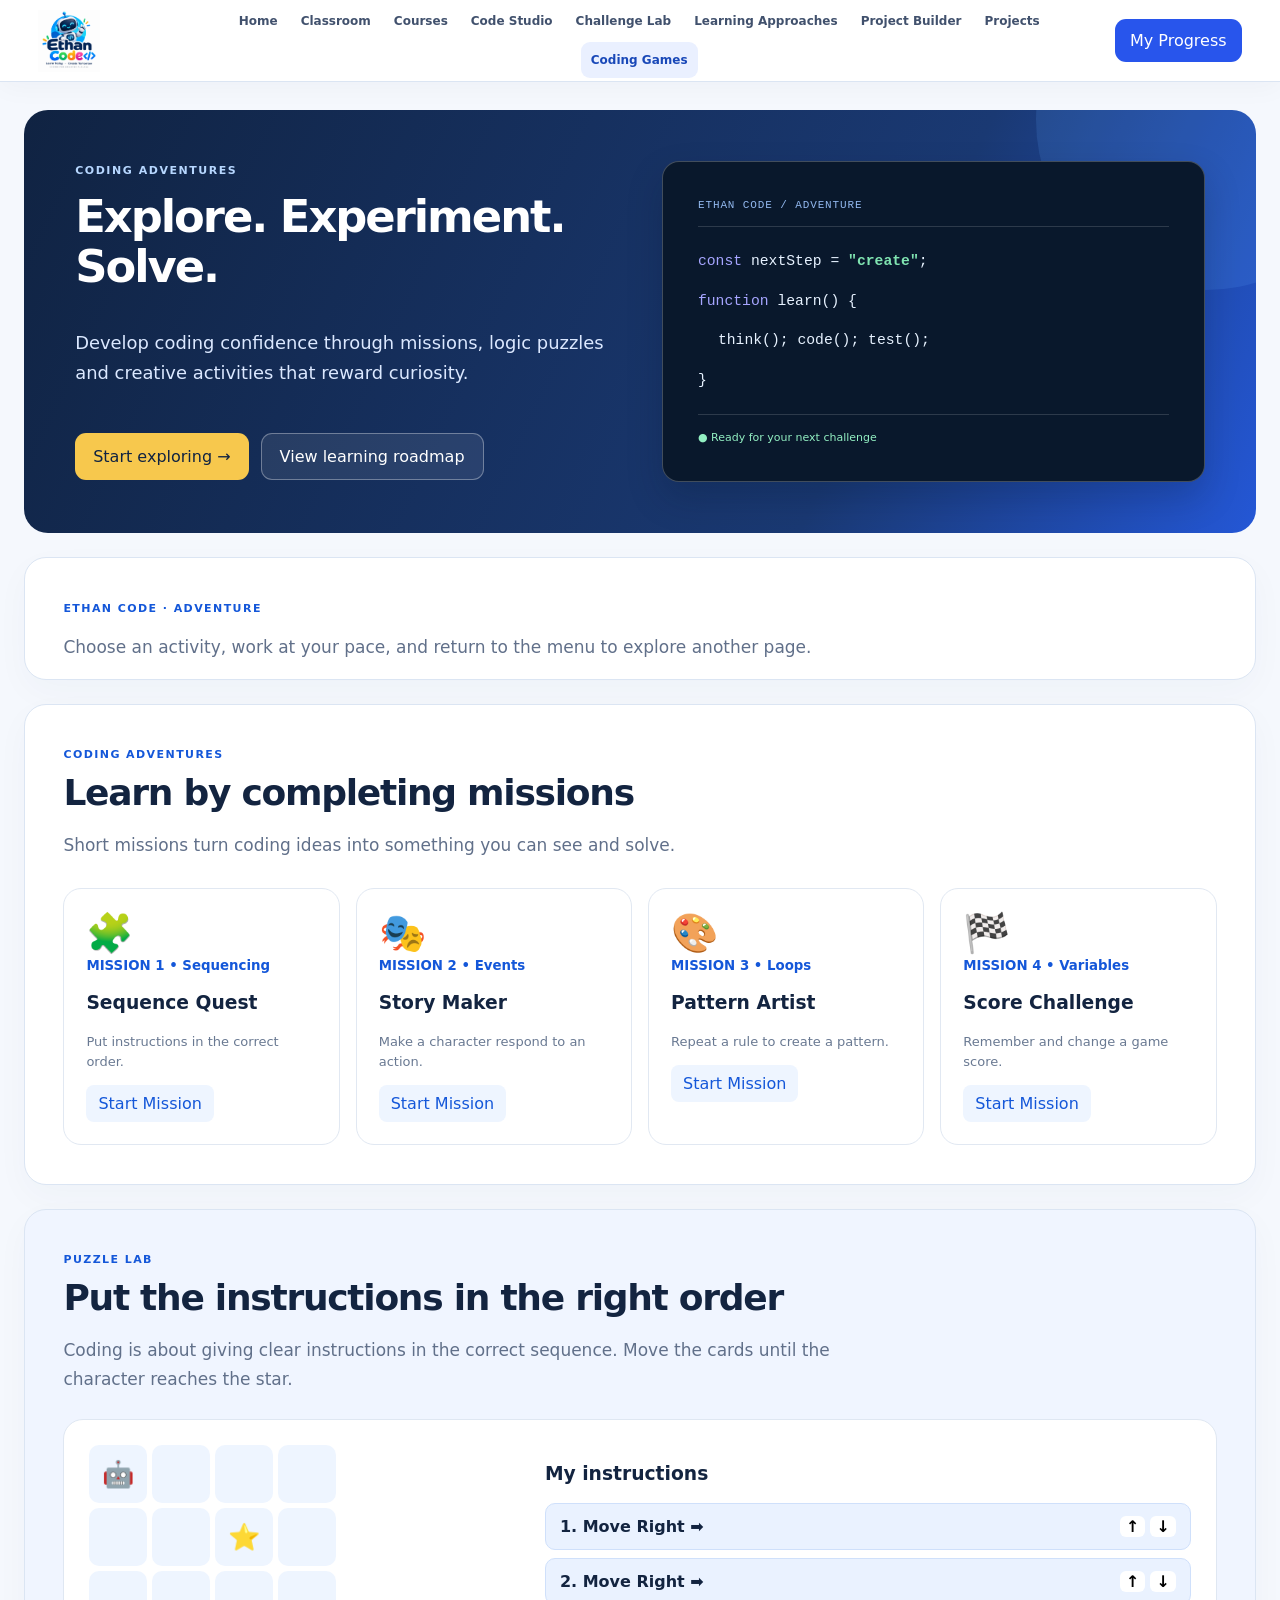
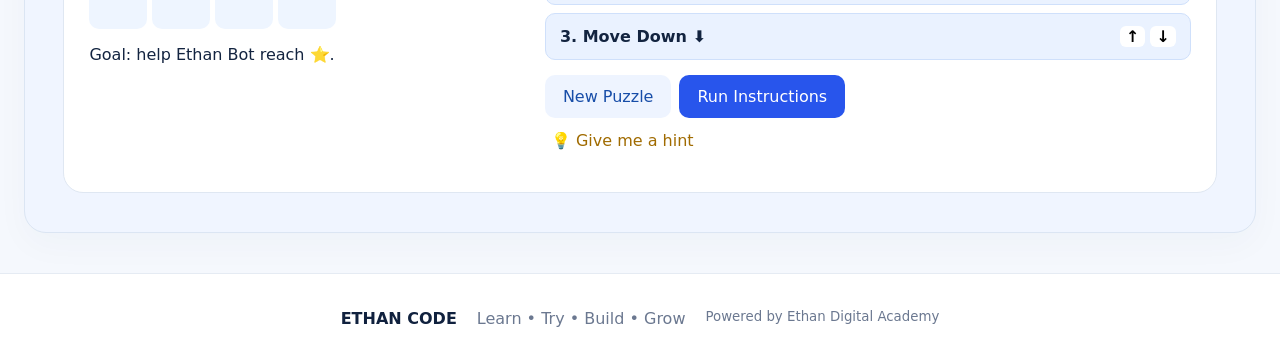
==== adventure.html @ d69e1c24 "Add files via upload" ====
<!doctype html>
<html lang="en">
<head>
<meta charset="utf-8"><meta name="viewport" content="width=device-width,initial-scale=1">
<title>Adventure | Ethan Code</title><meta name="description" content="Learn HTML, CSS and JavaScript with Ethan Code. Build real projects, solve progressive coding challenges and test your work in a live coding studio."><link rel="stylesheet" href="assets/style.css">
<style>main > :is(.hero,#pathfinder,#classroom,#courses,#lesson,#creative,#codeStudio,#challengeLab,#learningMethods,#projectBuilder,#projects){display:none!important} body{min-height:100vh} main{min-height:65vh} nav a[aria-current="page"]{color:#2563eb;text-decoration:underline;text-underline-offset:7px}</style><meta name="theme-color" content="#101c39"><link rel="icon" type="image/png" href="assets/ethan-code-logo.png"></head>
<body class="academy-page page-adventure">
<a class="skip-link" href="#mainContent">Skip to main content</a>
<header class="top">
 <a class="brand" href="index.html" aria-label="Ethan Code home"><img class="official-logo" src="assets/ethan-code-logo.png" alt="Ethan Code"></a>
 <button class="menubtn" id="menuBtn" type="button" aria-label="Open navigation" aria-controls="mainNav" aria-expanded="false">☰</button><nav id="mainNav" aria-label="Main navigation"><a href="index.html">Home</a><a href="classroom.html">Classroom</a><a href="courses.html">Courses</a><a href="studio.html">Code Studio</a><a href="challenges.html">Challenge Lab</a><a href="methods.html">Learning Approaches</a><a href="builder.html">Project Builder</a><a href="projects.html">Projects</a><a href="adventure.html" aria-current="page">Coding Games</a></nav>
 <button class="pill" id="progressBtn">My Progress</button>
</header>

<main id="mainContent">
<section class="page-intro" aria-labelledby="pageTitle"><div class="page-intro-copy"><span class="page-eyebrow">CODING ADVENTURES</span><h1 id="pageTitle">Explore. Experiment. Solve.</h1><p>Develop coding confidence through missions, logic puzzles and creative activities that reward curiosity.</p><div class="page-intro-actions"><a class="primary" href="#adventure">Start exploring →</a><a class="secondary" href="index.html">View learning roadmap</a></div></div><div class="page-intro-art" aria-hidden="true"><span class="art-top">ETHAN CODE / ADVENTURE</span><span class="art-line"><i>const</i> nextStep = <b>"create"</b>;</span><span class="art-line"><i>function</i> learn() {</span><span class="art-line art-indent">think(); code(); test();</span><span class="art-line">}</span><span class="art-status">● Ready for your next challenge</span></div></section>

<div class="section" style="padding-bottom:0"><span class="tag">ETHAN CODE · ADVENTURE</span><p class="lead">Choose an activity, work at your pace, and return to the menu to explore another page.</p></div>
<section class="hero"><div class="hero-glow" aria-hidden="true"></div>
 <div><span class="tag">ETHAN CODE · LEARN / THINK / BUILD</span><h1>Turn big ideas into <em>real working code.</em></h1>
 <p>You do not need to be a programmer already. Explore coding from your first webpage to interactive games, debugging and real-world problem solving. Learn the idea, write the code, test your work and tackle the next challenge.</p>
 <div class="heroactions"><button class="primary" id="startBtn">Start My First Lesson</button><button class="secondary" id="continueBtn">Continue Learning</button><a class="secondary" href="studio.html">Open Code Studio →</a><a class="secondary" href="courses.html">See My Courses</a></div>
 <div class="promise"><span>✓ Simple explanations</span><span>✓ Guided practice</span><span>✓ Quick quizzes</span><span>✓ Fun projects</span><span>✓ 12 auto-checked coding challenges</span></div></div>
 <div class="hero-card hero-terminal"><div class="terminal-top"><span class="terminal-dots">● ● ●</span><span>ethan-code / first-project.html</span></div><div class="terminal-code"><span class="code-purple">&lt;h1&gt;</span>Hello, creator!<span class="code-purple">&lt;/h1&gt;</span><br><span class="code-blue">&lt;button&gt;</span>Launch my idea 🚀<span class="code-blue">&lt;/button&gt;</span><br><span class="code-green">// think → code → test → improve</span></div><div class="terminal-preview"><span>LIVE PREVIEW</span><h3>Hello, creator! 👋</h3><p>Your next big idea starts here.</p><button class="primary" id="missionBtn">Build my first page →</button></div></div>
</section>


<section class="section pathfinder" id="pathfinder">
 <span class="tag">CHOOSE MY PATH</span><h2>Start at the level that feels right</h2>
 <p class="lead">Ethan Code can begin with pictures and simple instructions, then gradually move toward real written code.</p>
 <div class="pathcards">
  <button data-path="junior"><b>AGES 6–8</b><strong>Junior Explorer</strong><span>Pictures • sequences • patterns • simple puzzles</span></button>
  <button data-path="creator"><b>AGES 9–12</b><strong>Creative Coder</strong><span>Blocks • games • stories • web basics</span></button>
  <button data-path="young"><b>AGES 13+</b><strong>Young Developer</strong><span>Web • JavaScript • Python concepts • projects</span></button>
 </div>
 <p class="pathnote" id="pathNote">You can change your learning path anytime.</p>
</section><section class="section" id="classroom">
 <div class="heading"><div><span class="tag">MY CLASSROOM</span><h2>What would you like to learn?</h2><p>Start with the easy lessons. New ideas become available as you grow.</p></div></div>
 <div class="levels">
  <article><span class="levelno">1</span><div><b>STARTER</b><h3>Meet Coding</h3><p>Understand websites, instructions and simple HTML.</p></div></article>
  <article><span class="levelno">2</span><div><b>EXPLORER</b><h3>Make It Look Good</h3><p>Learn colours, spacing and page layouts with CSS.</p></div></article>
  <article><span class="levelno">3</span><div><b>BUILDER</b><h3>Make It Work</h3><p>Use JavaScript and Python ideas to make things happen.</p></div></article>
  <article><span class="levelno">4</span><div><b>CREATOR</b><h3>Build Real Projects</h3><p>Plan, create, test and proudly present your own work.</p></div></article>
 </div>
</section>

<section class="section soft" id="courses">
 <span class="tag">LEARNING PATH</span><h2>Your coding courses</h2><p class="lead">Course names are simple first. The real technical words are introduced inside the lessons when you are ready.</p>
 <div class="coursegrid" id="courseGrid"></div>
</section>

<section class="section lesson hidden" id="lesson">
 <button class="back" id="closeLesson">← Back to courses</button>
 <div class="lessonhead"><span class="tag" id="lessonCourse"></span><span class="lessoncount" id="lessonCount"></span><h2 id="lessonTitle"></h2><p id="lessonIntro"></p></div>
 <div class="lessonsteps">
  <article><span class="step">1</span><div><h3>What are we learning?</h3><p id="learnWhat"></p></div></article>
  <article><span class="step">2</span><div><h3>Simple meaning</h3><p id="simpleMeaning"></p></div></article>
  <article><span class="step">3</span><div><h3>Think about it like this</h3><div class="story" id="everydayExample"></div></div></article>
  <article><span class="step">4</span><div><h3>Let me show you</h3><div class="showme" id="showMe"></div></div></article>
  <article><span class="step">5</span><div><h3>Try it with me</h3><p id="tryWithMe"></p><button class="practicebtn" id="openPractice">Open Code Studio</button></div></article>
  <article><span class="step">6</span><div><h3>Your turn</h3><p id="yourTurn"></p></div></article>
 </div>
 <div class="helpbar"><b>Need help?</b><button id="explainAgain">Explain it another way</button><button id="showHint">Give me a hint</button><p id="helpText"></p></div><div class="quickcheck"><span class="tag">QUICK QUESTION</span><h3 id="checkQuestion"></h3><div id="checkOptions"></div><p id="checkFeedback"></p></div>
 <div class="lessonend"><div><b>⭐ What did we learn?</b><p id="lessonSummary"></p></div><button class="primary" id="completeLesson">I Understand — Finish Lesson</button></div>
</section>


<section class="section adventure" id="adventure">
 <span class="tag">CODING ADVENTURES</span><h2>Learn by completing missions</h2>
 <p class="lead">Short missions turn coding ideas into something you can see and solve.</p>
 <div class="missiongrid" id="missionGrid"></div>
</section>

<section class="section soft" id="puzzles">
 <span class="tag">PUZZLE LAB</span><h2>Put the instructions in the right order</h2>
 <p class="lead">Coding is about giving clear instructions in the correct sequence. Move the cards until the character reaches the star.</p>
 <div class="puzzlebox">
  <div class="puzzleworld"><div class="gridworld" id="gridWorld"></div><p id="puzzleMessage">Goal: help Ethan Bot reach ⭐.</p></div>
  <div class="blocks"><h3>My instructions</h3><div id="blockList"></div><div class="puzzleactions"><button class="secondary" id="shufflePuzzle">New Puzzle</button><button class="primary" id="runPuzzle">Run Instructions</button></div><button class="hint" id="hintPuzzle">💡 Give me a hint</button><p id="hintText"></p></div>
 </div>
</section>

<section class="section" id="creative">
 <span class="tag">CREATIVE PLAYGROUND</span><h2>Choose what you want to make</h2>
 <div class="interestgrid">
  <article data-interest="story"><div>📖</div><h3>Interactive Story</h3><p>Make characters speak and choices change what happens.</p><button>Choose Story</button></article>
  <article data-interest="game"><div>🎮</div><h3>Mini Game</h3><p>Use events, scores and rules to build a simple challenge.</p><button>Choose Game</button></article>
  <article data-interest="art"><div>🎨</div><h3>Code Art</h3><p>Use shapes, colours and patterns to make digital art.</p><button>Choose Art</button></article>
  <article data-interest="web"><div>🌐</div><h3>My Website</h3><p>Create a webpage about a safe topic you enjoy.</p><button>Choose Website</button></article>
 </div>
 <div class="choicebox" id="choiceBox">Choose a project above and Ethan Code will suggest your next steps.</div>
</section>
<section class="section studio-section" id="codeStudio">
 <div class="studio-heading"><div><span class="tag">ETHAN CODE · LIVE CODE STUDIO</span><h2>Write code. Run it. Show my page.</h2><p class="lead">Create a complete webpage using HTML, CSS and JavaScript. Select a language, edit the example, and run your code. Your page appears immediately beneath the editor.</p></div><span class="studio-status" id="studioStatus" role="status" aria-live="polite">Ready to build</span></div>
 <div class="studio-shell"><div class="studio-toolbar"><div class="studio-tabs" role="tablist" aria-label="Code language"><button type="button" class="studio-tab active" data-studio-tab="html" aria-selected="true">HTML</button><button type="button" class="studio-tab" data-studio-tab="css" aria-selected="false">CSS</button><button type="button" class="studio-tab" data-studio-tab="js" aria-selected="false">JavaScript</button></div><span>Changes are saved on this device</span></div>
 <div class="studio-editors"><label class="studio-panel active" data-studio-panel="html" for="studioHtml">HTML · Page structure<textarea id="studioHtml" spellcheck="false" autocapitalize="off" autocomplete="off" autocorrect="off" aria-label="HTML code editor"><main class="welcome"><h1>My Ethan Code Page 🚀</h1><p>I built this page with HTML, CSS and JavaScript.</p><button id="helloButton">Click me!</button><p id="message">Try the button above.</p></main></textarea></label><label class="studio-panel" data-studio-panel="css" for="studioCss">CSS · Page design<textarea id="studioCss" spellcheck="false" autocapitalize="off" autocomplete="off" autocorrect="off" aria-label="CSS code editor">body { font-family: system-ui, sans-serif; background: #eef5ff; color: #172b52; padding: 32px; } .welcome { max-width: 650px; margin: auto; padding: 30px; background: white; border-radius: 22px; box-shadow: 0 12px 36px #142b5220; } button { background: #245de8; color: white; border: 0; border-radius: 12px; padding: 12px 20px; cursor: pointer; }</textarea></label><label class="studio-panel" data-studio-panel="js" for="studioJs">JavaScript · Page interactions<textarea id="studioJs" spellcheck="false" autocapitalize="off" autocomplete="off" autocorrect="off" aria-label="JavaScript code editor">document.getElementById('helloButton').addEventListener('click', function () { document.getElementById('message').textContent = 'Amazing! Your JavaScript works 🎉'; });</textarea></label></div>
 <div class="studio-actions"><button type="button" class="primary" id="studioRun">▶ Run Code</button><button type="button" class="secondary" id="studioShow">Show My Page ↓</button><button type="button" class="secondary" id="studioDownload">⬇ Download My Page (.html)</button><button type="button" class="secondary" id="studioReset">Reset Example</button></div>
 <div class="studio-output" id="studioOutput"><div class="studio-output-top"><div><strong>Show My Page</strong><small>Your live result appears below. Click buttons in your page to test them.</small></div><button type="button" class="secondary" id="studioRefresh">↻ Refresh page</button></div><iframe id="studioFrame" title="My HTML CSS and JavaScript page" sandbox="allow-scripts allow-modals" referrerpolicy="no-referrer"></iframe></div></div>
 <p class="studio-note">This studio runs HTML, CSS and browser JavaScript. Java is a different language and requires a separate Java runtime; it cannot run in this webpage editor. Downloaded pages can be opened in your browser.</p>
</section>
<section class="section challenge-section" id="challengeLab"><div class="challenge-intro"><div><span class="tag">NEW · HANDS-ON CODING STUDIO</span><h2>Challenge Lab: think harder, build smarter.</h2><p class="lead">Twelve progressive coding tasks across HTML, CSS and JavaScript. Write real code, run a live preview, then check your solution against clear requirements. Unlock the next task as you progress—or explore any task at your own pace.</p></div><div class="challenge-stats"><strong id="challengeDone">0 / 12</strong><span>challenges completed on this device</span></div></div><div class="challenge-layout"><aside class="challenge-sidebar"><label for="challengeFilter">Find a challenge</label><input id="challengeFilter" type="search" placeholder="Search tasks, skills, levels…"><div class="challenge-list" id="challengeList"></div></aside><div class="challenge-workspace"><div class="challenge-header"><span class="tag" id="challengeLevel">LEVEL 1</span><span id="challengeSkill">HTML</span></div><h3 id="challengeTitle">Select a challenge</h3><p id="challengeDescription"></p><div class="challenge-requirements"><b>Acceptance criteria</b><ul id="challengeCriteria"></ul></div><details class="challenge-hint"><summary>Need a clue? Open a hint</summary><p id="challengeHint"></p></details><div class="challenge-editor-header"><b>YOUR CODE</b><span id="challengeLanguage">HTML</span></div><textarea id="challengeCode" spellcheck="false" aria-label="Challenge code editor"></textarea><div class="challenge-actions"><button class="secondary" id="challengeReset">Reset starter</button><button class="secondary" id="challengeRun">Run preview</button><button class="primary" id="challengeCheck">Check my solution ✓</button></div><div class="challenge-feedback" id="challengeFeedback" role="status" aria-live="polite">Write your solution, then run or check it.</div><iframe id="challengePreview" title="Challenge preview" sandbox="allow-scripts"></iframe></div></div></section>
<section class="section" id="learningMethods"><div class="methods-head"><span class="tag">ETHAN CODE · THINKING & LEARNING ACADEMY</span><h2>Learn how to code. Learn how to solve problems.</h2><p class="lead">Explore 12 guided learning modules with examples, practical tasks, self-check questions and a capstone project. Choose a module, study the worked example, attempt the challenge and explain your reasoning.</p><div class="methods-progress" id="methodsProgress" aria-live="polite">0 / 12 modules completed</div></div><div class="methods-layout"><aside class="methods-menu"><label for="methodsSearch">Find a learning module</label><input id="methodsSearch" type="search" placeholder="Search methods and skills"><div id="methodsList"></div></aside><article class="methods-lesson" id="methodsLesson"><span class="tag" id="methodsType">LEARNING METHOD</span><h3 id="methodsTitle">Choose a module</h3><p id="methodsIntro"></p><h4>How it works</h4><p id="methodsExplain"></p><h4>Worked example</h4><div id="methodsExample"></div><h4>Try it yourself</h4><p id="methodsTask"></p><label for="methodsAnswer"><strong>My explanation or solution</strong></label><textarea id="methodsAnswer" rows="5" placeholder="Write your plan, reasoning, code or solution here..."></textarea><div class="methods-actions"><button class="secondary" id="methodsHint" type="button">Show hint</button><button class="secondary" id="methodsExampleBtn" type="button">Load example in Code Studio</button><a class="secondary" href="studio.html">Open Code Studio ↗</a></div><p id="methodsHintText" hidden></p><fieldset class="methods-quiz"><legend id="methodsQuestion">Knowledge check</legend><div id="methodsOptions"></div></fieldset><p id="methodsFeedback" role="status" aria-live="polite"></p><button class="primary" id="methodsComplete" type="button" disabled>Complete module ✓</button><button class="secondary" id="methodsNext" type="button">Next module →</button></article></div></section>
<section class="section" id="projectBuilder"><span class="tag">ETHAN CODE · PROJECT BUILDER</span><h2>From first idea to published website</h2><p class="lead">Create a project, save versions, test your page, download all three source files, and publish your finished work.</p><div class="builder-grid"><div class="builder-panel"><label for="projectName">Project name</label><input id="projectName" maxlength="70" placeholder="My science club website"><label for="projectDescription">What will your project do?</label><textarea id="projectDescription" rows="3" placeholder="Describe your goal and who will use it"></textarea><div class="builder-buttons"><button id="projectSave" class="primary" type="button">Save project version</button><button id="projectNew" class="secondary" type="button">New project</button><button id="projectZip" class="secondary" type="button">Download complete project ZIP</button></div><p id="projectMessage" role="status" aria-live="polite"></p><h3>My saved projects</h3><div id="projectList"></div></div><div class="builder-panel"><h3>My publishing journey</h3><p>Complete each stage and record your progress. Publish only work you are comfortable sharing publicly.</p><div id="publishSteps"></div></div></div></section>
<section class="section soft" id="projects">
 <span class="tag">MY PROJECTS</span><h2>Make something you can be proud of</h2><div class="projectgrid">
 <article><div>🌟</div><h3>All About Me Page</h3><p>Create a friendly webpage about an imaginary character, hobby or school club.</p><span>Starter Project</span></article>
 <article><div>🎨</div><h3>Colourful Learning Card</h3><p>Use CSS to turn plain information into a neat learning card.</p><span>Explorer Project</span></article>
 <article><div>🔢</div><h3>Study Counter</h3><p>Make buttons change a number and learn how a webpage can react.</p><span>Builder Project</span></article>
 <article><div>🏆</div><h3>My Big Project</h3><p>Choose a useful idea, plan it, build it in small steps, test it and explain what you learned.</p><span>Creator Project</span></article>
 </div>
</section>
</main>

<div class="modal hidden" id="progressModal"><div class="modalbox"><button class="x" id="closeProgress">×</button><span class="tag">MY PROGRESS</span><h2>Look how far you have come!</h2><div class="stars" id="starCount">⭐ 0 learning stars</div><div class="progressline"><i id="progressBar"></i></div><p id="progressText"></p><div id="badges" class="badges"></div><div class="progressactions"><button class="secondary" id="continueProgress">Continue Learning</button><button class="danger-lite" id="resetProgress">Reset My Progress</button></div></div></div>
<footer><b>ETHAN CODE</b><span>Learn • Try • Build • Grow</span><small>Powered by Ethan Digital Academy</small></footer>
<script src="assets/project-builder.js" defer></script><script src="assets/methods.js" defer></script><script src="assets/app.js"></script><script src="assets/studio.js"></script><script src="assets/challenges.js"></script><script>window.ETHAN_PAGE=location.pathname.split('/').pop()||'index.html';document.addEventListener('click',function(e){const t=e.target.closest('#startBtn,#continueBtn,#missionBtn,#openPractice,#methodsExampleBtn,#methodsNext,#continueProgress');if(!t)return;const target={'startBtn':'courses.html?start=1','continueBtn':'courses.html?continue=1','missionBtn':'studio.html','openPractice':'studio.html','methodsExampleBtn':'studio.html','continueProgress':'courses.html?continue=1'}[t.id];if(target&&((t.id!=='openPractice'&&t.id!=='methodsExampleBtn')||window.ETHAN_PAGE!=='studio.html')){if(t.id==='methodsExampleBtn'){const ids=['studioHtml','studioCss','studioJs'];const draft=ids.map(id=>document.getElementById(id)?.value||'');localStorage.setItem('ethan-studio-transfer',JSON.stringify(draft));}e.stopImmediatePropagation();e.preventDefault();location.href=target;}},true);</script><script>document.querySelectorAll("#mainNav a").forEach(a=>{if(a.getAttribute("href")==="adventure.html")a.setAttribute("aria-current","page")});</script></body></html>
---- assets/style.css ----
*{box-sizing:border-box}html{scroll-behavior:smooth}body{margin:0;font-family:Inter,Segoe UI,Arial,sans-serif;color:#15233d;background:#fff}button,a{font:inherit}.top{height:74px;display:flex;align-items:center;gap:25px;padding:0 5%;border-bottom:1px solid #e5ebf4;position:sticky;top:0;background:#fff;z-index:20}.brand{display:flex;align-items:center;gap:10px;text-decoration:none;color:#10213e}.brand small{display:block;font-size:9px;color:#71809a}.logo{display:grid;place-items:center;width:42px;height:42px;border-radius:13px;background:#1457d9;color:#fff;font-weight:900}.top nav{display:flex;gap:24px;margin-left:auto}.top nav a{text-decoration:none;color:#53627a;font-weight:700;font-size:13px}.pill,.primary,.secondary,.practicebtn{border:0;border-radius:10px;padding:12px 18px;font-weight:800;cursor:pointer}.pill,.primary{background:#1457d9;color:#fff}.secondary{background:#eef4ff;color:#174da8;text-decoration:none}.hero{min-height:570px;padding:70px 7%;display:grid;grid-template-columns:1.25fr .75fr;gap:55px;align-items:center;background:linear-gradient(135deg,#f7fbff,#eef5ff)}.tag{font-size:11px;font-weight:900;letter-spacing:.13em;color:#1457d9}.hero h1{font-size:54px;line-height:1.04;max-width:760px;margin:14px 0 20px;color:#10213e}.hero p,.lead{font-size:17px;line-height:1.7;color:#61708a;max-width:780px}.heroactions{display:flex;gap:10px;margin:28px 0}.promise{display:flex;gap:18px;flex-wrap:wrap;color:#426081;font-size:12px;font-weight:800}.hero-card{background:#fff;border:1px solid #dfe8f5;border-radius:24px;padding:34px;text-align:center;box-shadow:0 25px 70px #193b6b18}.bigicon{font-size:74px;margin:18px}.bubble{background:#eaf2ff;color:#1457d9;border-radius:30px;padding:8px 12px;font-size:10px;font-weight:900}.section{padding:70px 7%}.soft{background:#f7f9fc}.heading{display:flex;justify-content:space-between}.section h2{font-size:36px;margin:10px 0}.levels,.coursegrid,.projectgrid{display:grid;grid-template-columns:repeat(4,1fr);gap:16px;margin-top:30px}.levels article,.coursegrid article,.projectgrid article{border:1px solid #e1e8f2;border-radius:18px;padding:22px;background:#fff}.levels article{display:flex;gap:15px}.levelno{display:grid;place-items:center;min-width:42px;height:42px;border-radius:50%;background:#1457d9;color:#fff;font-weight:900}.levels b,.coursegrid b{font-size:10px;color:#1457d9}.levels h3,.coursegrid h3{margin:6px 0}.levels p,.coursegrid p,.projectgrid p{color:#687891;font-size:13px;line-height:1.6}.coursegrid article{cursor:pointer;transition:.18s}.coursegrid article:hover{transform:translateY(-3px);box-shadow:0 15px 35px #1b3f7415}.courseicon{font-size:34px}.coursegrid .go{display:inline-block;margin-top:8px;color:#1457d9;font-weight:900;font-size:12px}.hidden{display:none!important}.lesson{max-width:1100px;margin:auto}.back{border:0;background:none;color:#1457d9;font-weight:800;cursor:pointer;margin-bottom:25px}.lessonhead{padding:30px;border-radius:20px;background:#eef5ff}.lessonhead h2{margin-bottom:8px}.lessonsteps{margin-top:25px}.lessonsteps article{display:flex;gap:18px;padding:24px 0;border-bottom:1px solid #e7edf5}.step{display:grid;place-items:center;min-width:38px;height:38px;border-radius:50%;background:#1457d9;color:#fff;font-weight:900}.lessonsteps h3{margin:5px 0 10px}.lessonsteps p,.story,.showme{color:#53647e;line-height:1.75}.story{background:#fff8e8;border-left:4px solid #f3b72b;padding:18px;border-radius:10px}.showme{background:#10213e;color:#eef5ff;padding:18px;border-radius:12px;font-family:ui-monospace,Consolas,monospace;white-space:pre-wrap}.practicebtn{background:#e9f2ff;color:#1457d9;margin-top:8px}.quickcheck{margin:30px 0;padding:26px;border-radius:18px;background:#f7f9fc;border:1px solid #e1e8f2}.quickcheck button{display:block;width:100%;text-align:left;padding:12px;margin:8px 0;border:1px solid #dce5f1;background:#fff;border-radius:10px;cursor:pointer}.lessonend{display:flex;justify-content:space-between;gap:20px;align-items:center;background:#eaf8f0;padding:24px;border-radius:18px}.practicebox{max-width:1200px;border:1px solid #dfe7f2;border-radius:18px;overflow:hidden;background:#fff}.practicehelp{padding:18px 22px;background:#eef5ff}.practicehelp p{margin:5px 0;color:#64758f}.editors{display:grid;grid-template-columns:repeat(3,1fr)}.editors label{font-size:11px;font-weight:900;padding:12px;border-right:1px solid #e5ebf3}.editors textarea{display:block;width:100%;height:190px;margin-top:8px;border:1px solid #dce4ef;border-radius:8px;padding:12px;font-family:Consolas,monospace;resize:vertical}.practiceactions{display:flex;justify-content:flex-end;gap:8px;padding:14px 18px;border-top:1px solid #e5ebf3}iframe{width:100%;height:280px;border:0;border-top:1px solid #e5ebf3;background:#fff}.projectgrid article>div{font-size:38px}.projectgrid span{font-size:10px;font-weight:900;color:#1457d9}.modal{position:fixed;inset:0;background:#0c1838aa;z-index:50;display:grid;place-items:center;padding:20px}.modalbox{width:min(520px,100%);background:#fff;border-radius:20px;padding:30px;position:relative}.x{position:absolute;right:18px;top:14px;border:0;background:none;font-size:24px;cursor:pointer}.progressline{height:12px;background:#e7edf5;border-radius:20px;overflow:hidden;margin:22px 0}.progressline i{display:block;height:100%;width:0;background:#1457d9}.badges{display:flex;gap:8px;flex-wrap:wrap}.badges span{padding:9px 12px;border-radius:30px;background:#eef5ff;font-size:11px;font-weight:800}footer{padding:35px 7%;display:flex;gap:20px;justify-content:center;color:#6b7890;border-top:1px solid #e5ebf3}footer b{color:#10213e}@media(max-width:950px){.hero{grid-template-columns:1fr}.levels,.coursegrid,.projectgrid{grid-template-columns:1fr 1fr}.top nav{display:none}.editors{grid-template-columns:1fr}.editors label{border-right:0;border-bottom:1px solid #e5ebf3}}@media(max-width:600px){.hero{padding:50px 5%}.hero h1{font-size:39px}.section{padding:55px 5%}.levels,.coursegrid,.projectgrid{grid-template-columns:1fr}.lessonend{align-items:flex-start;flex-direction:column}.top{padding:0 4%}.brand small{display:none}}
.pathcards,.missiongrid,.interestgrid{display:grid;grid-template-columns:repeat(3,1fr);gap:16px;margin-top:28px}.pathcards button{text-align:left;border:2px solid #e1e8f2;background:#fff;border-radius:18px;padding:22px;cursor:pointer}.pathcards button.active{border-color:#1457d9;background:#eef5ff}.pathcards b{display:block;font-size:10px;color:#1457d9}.pathcards strong{display:block;font-size:19px;margin:8px 0}.pathcards span,.pathnote{color:#697992;font-size:13px}.missiongrid{grid-template-columns:repeat(4,1fr)}.missiongrid article{border:1px solid #e1e8f2;border-radius:18px;padding:22px;background:#fff}.missiongrid .mi{font-size:38px}.missiongrid small{color:#1457d9;font-weight:900}.missiongrid p{color:#697992;font-size:13px;line-height:1.55}.missiongrid button,.interestgrid button{border:0;background:#eef5ff;color:#1457d9;padding:9px 12px;border-radius:8px;font-weight:800;cursor:pointer}.puzzlebox{display:grid;grid-template-columns:.8fr 1.2fr;gap:25px;background:#fff;border:1px solid #dfe7f2;border-radius:20px;padding:25px;margin-top:25px}.gridworld{display:grid;grid-template-columns:repeat(4,58px);gap:5px}.cell{width:58px;height:58px;background:#eef5ff;border-radius:10px;display:grid;place-items:center;font-size:26px}.block{display:flex;align-items:center;justify-content:space-between;background:#eaf2ff;border:1px solid #cfe0fb;padding:12px 14px;border-radius:10px;margin:8px 0;font-weight:800}.block div button{border:0;background:#fff;border-radius:6px;margin-left:5px;cursor:pointer}.puzzleactions{display:flex;gap:8px;margin-top:15px}.hint{border:0;background:none;color:#a06b00;font-weight:800;margin-top:12px;cursor:pointer}.interestgrid{grid-template-columns:repeat(4,1fr)}.interestgrid article{border:1px solid #e1e8f2;border-radius:18px;padding:22px}.interestgrid article>div{font-size:38px}.interestgrid p{color:#697992;min-height:60px}.choicebox{margin-top:18px;padding:18px;border-radius:14px;background:#eef8f1;color:#355d43}.helpbar{margin:24px 0;padding:18px;background:#fff8e8;border-radius:14px}.helpbar button{border:0;background:#fff;color:#805b00;border-radius:8px;padding:9px 12px;margin:6px;cursor:pointer;font-weight:800}.helpbar p{color:#665a3c}.stars{font-weight:900;color:#9b6c00;margin-top:18px}@media(max-width:900px){.pathcards,.missiongrid,.interestgrid{grid-template-columns:1fr 1fr}.puzzlebox{grid-template-columns:1fr}}@media(max-width:600px){.pathcards,.missiongrid,.interestgrid{grid-template-columns:1fr}.gridworld{grid-template-columns:repeat(4,48px)}.cell{width:48px;height:48px}}

.official-logo{display:block;width:112px;height:58px;object-fit:contain;object-position:left center}.top .brand{min-width:125px}@media(max-width:600px){.official-logo{width:92px;height:52px}.top .brand{min-width:98px}}

.menubtn{display:none;border:0;background:#eef4ff;color:#1457d9;border-radius:9px;padding:9px 11px;font-weight:900;cursor:pointer}
@media(max-width:950px){.menubtn{display:block;margin-left:auto}.top nav.open{display:flex;position:absolute;top:73px;left:0;right:0;background:#fff;padding:18px 5%;flex-direction:column;border-bottom:1px solid #e5ebf4;box-shadow:0 12px 25px #18365c12}.top .pill{margin-left:0}}

/* v7.3 production robustness */
.continuebox{display:flex;gap:12px;align-items:center;justify-content:center;flex-wrap:wrap;margin-top:18px}.continuebox .secondary{background:#fff}.coursegrid article.completed{outline:2px solid rgba(22,163,74,.22)}.coursegrid article.completed .go:before{content:'✓ ';font-weight:900}.quickcheck button.selected{outline:3px solid rgba(37,99,235,.25)}.missiongrid article.completed{box-shadow:0 0 0 2px rgba(22,163,74,.25) inset}.choicebox .launch-template{margin-top:12px}.danger-lite{border:1px solid #d9dee8;background:#fff;border-radius:12px;padding:10px 14px;font-weight:700;cursor:pointer}.progressactions{display:flex;gap:10px;justify-content:flex-end;flex-wrap:wrap;margin-top:16px}

/* Ethan Code v8 professional academy */
:root{--navy:#101c39;--blue:#2855ec;--cyan:#29c7e5;--muted:#63718b}body{background:#f9fbff}.top{box-shadow:0 5px 28px #10213e09}.top nav a:hover,.top nav a:focus-visible{color:#2855ec}.primary,.pill{background:#2855ec}.hero{position:relative;overflow:hidden;background:radial-gradient(circle at 85% 15%,#d9efff 0,transparent 35%),linear-gradient(130deg,#f6f9ff,#eaf2ff);min-height:660px;gap:35px}.hero>div:not(.hero-glow){position:relative;z-index:1}.hero-glow{position:absolute;right:-140px;top:-220px;width:520px;height:520px;background:#89aaff36;border-radius:50%;filter:blur(18px)}.hero h1{font-size:clamp(42px,5vw,70px);letter-spacing:-.055em;line-height:1.03}.hero h1 em{font-style:normal;color:#2855ec}.hero .tag{background:#e4ebff;padding:10px 14px;border-radius:99px;display:inline-block}.hero-terminal{text-align:left;padding:0;overflow:hidden;border:1px solid #cad9f3;box-shadow:0 35px 85px #1c37602b}.terminal-top{background:#142240;color:#a9c0e7;padding:16px 20px;display:flex;justify-content:space-between;font:12px ui-monospace,Consolas,monospace}.terminal-dots{color:#ffad6e;letter-spacing:4px}.terminal-code{background:#101b33;color:#f7fbff;padding:26px 24px;font:clamp(12px,1.5vw,16px)/2 ui-monospace,Consolas,monospace;min-height:180px}.code-purple{color:#e2aaff}.code-blue{color:#80d7ff}.code-green{color:#80e2ac}.terminal-preview{padding:25px 28px;background:#fff}.terminal-preview>span{font-size:10px;letter-spacing:.15em;font-weight:900;color:#7485a0}.terminal-preview h3{font-size:26px;margin:12px 0 5px}.terminal-preview p{font-size:14px;margin:0 0 17px}.challenge-section{background:#f0f5ff}.challenge-intro{display:flex;align-items:center;justify-content:space-between;gap:25px}.challenge-stats{min-width:180px;background:#fff;border:1px solid #dce5f6;padding:20px;border-radius:18px}.challenge-stats strong{display:block;font-size:29px;color:#2855ec}.challenge-stats span{font-size:12px;color:#66748e}.challenge-layout{display:grid;grid-template-columns:minmax(230px,.32fr) minmax(0,1fr);gap:20px;margin-top:30px;align-items:start}.challenge-sidebar,.challenge-workspace{background:#fff;border:1px solid #dce5f6;border-radius:20px;padding:22px;box-shadow:0 12px 35px #1d376009}.challenge-sidebar{position:sticky;top:92px;max-height:calc(100vh - 105px);overflow:auto}.challenge-sidebar label{display:block;font-size:12px;font-weight:900;margin-bottom:9px}.challenge-sidebar input{width:100%;padding:12px;border:1px solid #cdd9ed;border-radius:10px;margin-bottom:12px}.challenge-list{display:grid;gap:7px}.challenge-item{display:block;width:100%;border:1px solid #e1e8f5;border-radius:12px;background:#fff;text-align:left;padding:13px;cursor:pointer}.challenge-item.active{background:#eef3ff;border-color:#2855ec}.challenge-item small{display:block;color:#64748b;font-size:10px;margin-bottom:5px}.challenge-item strong{font-size:13px;color:#162440}.challenge-item .done{float:right;color:#16844c}.challenge-header{display:flex;justify-content:space-between;gap:10px}.challenge-workspace h3{font-size:28px;margin:12px 0}.challenge-workspace>p{line-height:1.7;color:#596b85}.challenge-requirements{background:#f4f7ff;border-radius:12px;padding:17px;margin:20px 0}.challenge-requirements ul{margin-bottom:0;padding-left:21px;line-height:1.8;color:#41526f}.challenge-hint{margin:12px 0 20px;color:#36548c}.challenge-hint summary{cursor:pointer;font-weight:800}.challenge-editor-header{display:flex;justify-content:space-between;background:#142240;color:#eaf0ff;padding:12px 15px;border-radius:12px 12px 0 0;font-size:12px}#challengeCode{width:100%;min-height:245px;padding:18px;display:block;background:#101b33;color:#e7f4ff;border:0;border-radius:0 0 12px 12px;font:14px/1.65 ui-monospace,Consolas,monospace;resize:vertical;tab-size:2}.challenge-actions{display:flex;flex-wrap:wrap;gap:10px;margin:15px 0}.challenge-feedback{background:#eef4ff;color:#244879;border-radius:10px;padding:14px;line-height:1.6;white-space:pre-line}.challenge-feedback.success{background:#e8f8ee;color:#145c34}.challenge-feedback.error{background:#fff2e9;color:#88420b}#challengePreview{margin-top:16px;border:1px solid #e1e8f5;border-radius:12px;min-height:210px}@media(max-width:950px){.challenge-layout{grid-template-columns:1fr}.challenge-sidebar{position:static;max-height:none}.challenge-list{grid-template-columns:repeat(2,minmax(0,1fr))}}@media(max-width:600px){.hero{min-height:auto}.heroactions{flex-wrap:wrap}.challenge-intro{display:block}.challenge-stats{margin-top:15px}.challenge-list{grid-template-columns:1fr}.challenge-sidebar,.challenge-workspace{padding:15px}.challenge-workspace h3{font-size:23px}.challenge-actions button{flex:1}}

/* Standalone live coding studio */
.studio-section{background:linear-gradient(145deg,#f0f6ff,#fff 65%);border-radius:26px}.studio-heading{display:flex;align-items:center;justify-content:space-between;gap:20px;flex-wrap:wrap}.studio-status{border-radius:99px;background:#e1f7e9;color:#12653c;padding:9px 14px;font-weight:700}.studio-shell{border:1px solid #dce5f4;border-radius:20px;overflow:hidden;background:#fff;box-shadow:0 18px 45px #182f5914}.studio-toolbar{background:#14264b;color:#eaf1ff;display:flex;justify-content:space-between;align-items:center;gap:10px;flex-wrap:wrap;padding:10px 14px}.studio-toolbar>span{font-size:12px}.studio-tabs{display:flex;gap:7px}.studio-tab{border:1px solid #53668b;border-radius:10px;padding:10px 16px;color:#eaf1ff;background:transparent;cursor:pointer;font-weight:750}.studio-tab.active{background:#fff;color:#14264b}.studio-editors{background:#111d34;padding:14px}.studio-panel{display:none;color:#eaf1ff;font-weight:700}.studio-panel.active{display:block}.studio-panel textarea{display:block;box-sizing:border-box;width:100%;min-height:310px;resize:vertical;margin-top:10px;border:1px solid #516483;border-radius:12px;background:#091426;color:#d8f7e8;font:14px/1.6 ui-monospace,SFMono-Regular,Consolas,monospace;padding:18px;tab-size:2}.studio-actions{display:flex;gap:10px;flex-wrap:wrap;padding:16px;border-bottom:1px solid #e4eaf3}.studio-actions button{cursor:pointer}.studio-output{padding:16px;scroll-margin-top:85px}.studio-output-top{display:flex;justify-content:space-between;align-items:center;gap:12px;flex-wrap:wrap;margin-bottom:12px}.studio-output-top strong,.studio-output-top small{display:block}.studio-output-top small{color:#586b86;margin-top:5px}.studio-output iframe{display:block;box-sizing:border-box;width:100%;min-height:440px;border:1px solid #d5e0ed;border-radius:12px;background:#fff}.studio-note{font-size:13px;color:#52627d;margin-top:12px}@media(max-width:650px){.studio-tab{padding:9px}.studio-panel textarea{min-height:260px}.studio-output iframe{min-height:360px}}

/* Ethan Code learning approaches */
.methods-head{max-width:900px;margin-bottom:24px}.methods-progress{display:inline-block;background:#e9f7ef;color:#12673a;border-radius:100px;padding:9px 16px;font-weight:800;margin-top:14px}.methods-layout{display:grid;grid-template-columns:minmax(220px,290px) minmax(0,1fr);gap:22px;align-items:start}.methods-menu,.methods-lesson{background:white;border:1px solid #dce5f4;border-radius:20px;padding:22px;box-shadow:0 12px 35px #102b5210}.methods-menu{max-height:720px;overflow:auto}.methods-menu input{width:100%;padding:12px;border:1px solid #cbd5e1;border-radius:10px;margin:12px 0}.method-choice{display:block;width:100%;text-align:left;margin:6px 0;padding:12px;border:1px solid #dce5f4;border-radius:10px;background:#f6f9ff;color:#193b69;cursor:pointer}.method-choice.selected{background:#183e86;color:white}.methods-lesson h3{font-size:clamp(1.5rem,3vw,2.2rem);margin:12px 0}.methods-lesson h4{margin:22px 0 8px}.methods-lesson textarea{display:block;width:100%;min-height:120px;border:1px solid #b9c9e2;border-radius:12px;padding:14px;margin:12px 0;color:#172b52;background:#fff}.methods-actions{display:flex;flex-wrap:wrap;gap:10px;margin:14px 0}.methods-quiz{border:1px solid #cbd5e1;border-radius:12px;padding:16px;margin:20px 0}.method-option{display:block;padding:9px;margin:5px 0;border-radius:8px;background:#f5f8fd;cursor:pointer}#methodsFeedback{min-height:24px;font-weight:700;color:#155e43}#methodsExample{border-left:4px solid #2563eb;padding:12px;background:#f3f7ff;border-radius:8px}#methodsHintText{padding:12px;background:#fff8e4;border-radius:8px}@media(max-width:780px){.methods-layout{grid-template-columns:1fr}.methods-menu{max-height:290px}.methods-menu,.methods-lesson{padding:16px}}

/* Project Builder */
.builder-grid{display:grid;grid-template-columns:1fr 1fr;gap:22px;margin-top:22px}.builder-panel{background:#fff;border:1px solid #d9e4f4;border-radius:20px;padding:22px;min-width:0}.builder-panel label{display:block;font-weight:700;margin:14px 0 7px}.builder-panel input,.builder-panel textarea{width:100%;box-sizing:border-box;border:1px solid #b8c9e2;border-radius:10px;padding:12px;font:inherit}.builder-buttons{display:flex;flex-wrap:wrap;gap:8px;margin-top:15px}.builder-buttons button{min-height:42px}.saved-project{padding:12px;border:1px solid #d9e4f4;border-radius:12px;margin:10px 0}.saved-project button{margin:5px 6px 0 0}.publish-step{display:block;margin:10px 0;padding:12px;border:1px solid #d9e4f4;border-radius:12px}.publish-step input{width:auto;margin-right:8px}.builder-panel ol li{margin:10px 0;line-height:1.5}@media(max-width:780px){.builder-grid{grid-template-columns:1fr}}

/* Ethan Code v8.6: unified international academy design */
:root{--ink:#132440;--brand:#2457d6;--line:#dbe5f3;--surface:#fff;--canvas:#f5f8fd}html{scroll-padding-top:104px}body.academy-page{color:var(--ink);background:var(--canvas);font-family:Inter,ui-sans-serif,system-ui,-apple-system,"Segoe UI",sans-serif;-webkit-font-smoothing:antialiased}body.academy-page *,body.academy-page *::before,body.academy-page *::after{box-sizing:border-box}body.academy-page a,body.academy-page button,body.academy-page input,body.academy-page textarea{font:inherit}body.academy-page button,body.academy-page a{touch-action:manipulation}body.academy-page :focus-visible{outline:3px solid #f6ae35;outline-offset:3px}.skip-link{position:absolute;left:12px;top:-70px;background:#fff;color:#10213e;padding:12px 18px;z-index:1000;border-radius:9px}.skip-link:focus{top:10px}.top{position:sticky;top:0;z-index:40;background:#fff;border-bottom:1px solid var(--line);padding:9px clamp(18px,3vw,48px);gap:16px;min-height:82px}.top .brand{flex-shrink:0}.top .official-logo{width:116px;height:62px;object-fit:contain}.top nav{gap:3px;align-items:center;flex-wrap:wrap;justify-content:center}.top nav a{font-size:12px;line-height:1.2;padding:11px 10px;border-radius:9px;font-weight:750;color:#41516d;text-decoration:none;white-space:nowrap}.top nav a:hover,.top nav a[aria-current="page"]{background:#eaf0ff;color:#1948b8;text-decoration:none}.top .pill{white-space:nowrap;border-radius:11px;padding:12px 15px}.page-intro{display:grid;grid-template-columns:minmax(0,1.1fr) minmax(260px,.9fr);gap:clamp(24px,4vw,70px);align-items:center;margin:30px auto 0;width:min(1390px,94%);padding:clamp(30px,5vw,68px);border-radius:27px;background:linear-gradient(115deg,#102342,#1a3973 68%,#2457d6);color:#fff;overflow:hidden;position:relative;isolation:isolate}.page-intro::after{content:"";position:absolute;width:340px;height:340px;border-radius:50%;background:#60a5fa26;right:-120px;top:-160px;z-index:-1}.page-eyebrow{display:inline-flex;font-size:11px;font-weight:850;letter-spacing:.14em;color:#b7d7ff}.page-intro h1{font-size:clamp(30px,3.8vw,57px);letter-spacing:-.045em;line-height:1.12;margin:15px 0 18px;color:#fff;max-width:740px}.page-intro p{font-size:clamp(15px,1.4vw,18px);line-height:1.7;color:#dbe8ff;max-width:690px}.page-intro-actions{display:flex;flex-wrap:wrap;gap:12px;margin-top:26px}.page-intro-actions a{display:inline-flex;align-items:center;justify-content:center;padding:13px 18px;border-radius:11px;text-decoration:none;font-size:14px;font-weight:800}.page-intro-actions .primary{background:#f7c84d;color:#102342}.page-intro-actions .secondary{background:#ffffff15;color:#fff;border:1px solid #ffffff55}.page-intro-art{display:flex;flex-direction:column;gap:13px;background:#09182c;border:1px solid #ffffff3a;border-radius:18px;box-shadow:0 22px 45px #06132d60;padding:25px;min-width:0;transform:rotate(1deg)}.art-top{font:11px ui-monospace,monospace;letter-spacing:.08em;color:#92b8ef;border-bottom:1px solid #ffffff25;padding-bottom:13px;margin-bottom:8px}.art-line{font:clamp(12px,1.15vw,15px)/1.5 ui-monospace,SFMono-Regular,Consolas,monospace;color:#e7f2ff;white-space:nowrap}.art-line i{font-style:normal;color:#a6a5ff}.art-line b{color:#80e4b1}.art-indent{padding-left:20px}.art-status{font:11px ui-sans-serif,system-ui;color:#92efc2;border-top:1px solid #ffffff25;padding-top:15px;margin-top:8px}.academy-page main>.section{width:min(1390px,94%);margin:24px auto;padding:clamp(24px,3vw,45px);border-radius:22px;background:#fff;border:1px solid var(--line);box-shadow:0 12px 34px #1b376008}.academy-page main>.section.soft,.academy-page main>.section.challenge-section{background:#f0f5ff}.academy-page .section h2{letter-spacing:-.035em;line-height:1.16}.academy-page .section .lead{max-width:850px}.academy-page .levels article,.academy-page .coursegrid article,.academy-page .projectgrid article,.academy-page .builder-panel,.academy-page .challenge-sidebar,.academy-page .challenge-workspace,.academy-page .methods-menu,.academy-page .methods-lesson{box-shadow:0 8px 22px #1b376009;border-color:#dce6f4}.academy-page .primary,.academy-page .pill{transition:filter .15s,transform .15s}.academy-page .primary:hover,.academy-page .pill:hover{filter:brightness(1.06);transform:translateY(-1px)}.academy-page footer{background:#fff;margin-top:40px}.academy-page.page-index .hero{margin:24px auto;width:min(1390px,94%);border-radius:26px;padding:clamp(28px,4vw,65px)}.academy-page.page-index .hero h1{max-width:720px}.academy-page .studio-shell{box-shadow:0 18px 40px #1b376012}.academy-page .studio-panel textarea,.academy-page #challengeCode{font-family:ui-monospace,SFMono-Regular,Consolas,monospace}.academy-page .menubtn{border:1px solid #dbe5f3;border-radius:9px;padding:10px 13px;background:#f3f7ff;color:#173c79}.academy-page .menubtn[aria-expanded="true"]{background:#dce9ff}@media(max-width:1120px){.top nav a{padding:9px 7px;font-size:11px}.page-intro{grid-template-columns:1fr 0.8fr}}@media(max-width:950px){.top nav{display:none}.top nav.open{display:flex;flex-direction:column;align-items:stretch;position:absolute;top:100%;left:0;right:0;padding:18px 5%;background:#fff;box-shadow:0 15px 24px #122b4d1c;border-bottom:1px solid var(--line);max-height:calc(100vh - 82px);overflow:auto}.top nav a{font-size:14px;padding:13px}.page-intro{grid-template-columns:1fr}.page-intro-art{max-width:590px;transform:none}.top .pill{margin-left:0}}@media(max-width:620px){.page-intro{width:96%;padding:27px 20px;margin-top:12px;border-radius:17px}.page-intro-art{padding:18px}.page-intro-actions a{width:100%}.academy-page main>.section{width:96%;padding:22px 16px;border-radius:16px;margin:12px auto}.academy-page.page-index .hero{width:96%;padding:27px 20px}.academy-page .heroactions{display:flex;flex-wrap:wrap}.academy-page .heroactions>*{max-width:100%}.academy-page .builder-panel,.academy-page .challenge-workspace,.academy-page .methods-lesson{padding:16px}.academy-page .studio-actions button{width:100%}}@media(prefers-reduced-motion:reduce){.academy-page *, .academy-page *::before,.academy-page *::after{scroll-behavior:auto!important;transition:none!important;animation:none!important}}
/* v8.7: balanced page headers and consistent responsive spacing */
.academy-page .page-intro{width:min(1280px,calc(100% - 48px));margin:28px auto 0;padding:clamp(28px,4vw,54px);grid-template-columns:minmax(0,1fr) minmax(0,1fr);gap:clamp(24px,3.5vw,48px);align-items:stretch;border-radius:24px}
.academy-page .page-intro-copy{min-width:0;display:flex;flex-direction:column;align-items:flex-start;justify-content:center}
.academy-page .page-intro h1{font-size:clamp(32px,3.5vw,52px);overflow-wrap:break-word;max-width:19ch}
.academy-page .page-intro p{max-width:58ch}
.academy-page .page-intro-art{width:100%;min-width:0;max-width:none;transform:none;align-self:stretch;justify-content:center;padding:clamp(20px,2.7vw,36px);border-radius:17px;overflow:hidden;box-shadow:0 16px 35px #06132d35}
.academy-page .art-line{display:block;font-size:clamp(12px,1.15vw,16px);line-height:1.8;white-space:normal;overflow-wrap:anywhere}
.academy-page .art-top,.academy-page .art-status{overflow-wrap:anywhere;line-height:1.5}
.academy-page main>.section{width:min(1280px,calc(100% - 48px));margin:24px auto}
.academy-page.page-index .hero{width:min(1280px,calc(100% - 48px))}
@media(max-width:850px){.academy-page .page-intro{grid-template-columns:1fr;gap:24px}.academy-page .page-intro-art{min-height:220px}.academy-page .page-intro h1{max-width:24ch}}
@media(max-width:620px){.academy-page .page-intro,.academy-page main>.section,.academy-page.page-index .hero{width:calc(100% - 24px)}.academy-page .page-intro{padding:26px 20px;margin-top:12px}.academy-page .page-intro-art{padding:20px;min-height:190px}.academy-page .page-intro h1{font-size:clamp(29px,8vw,39px)}.academy-page .art-line{font-size:12px}}
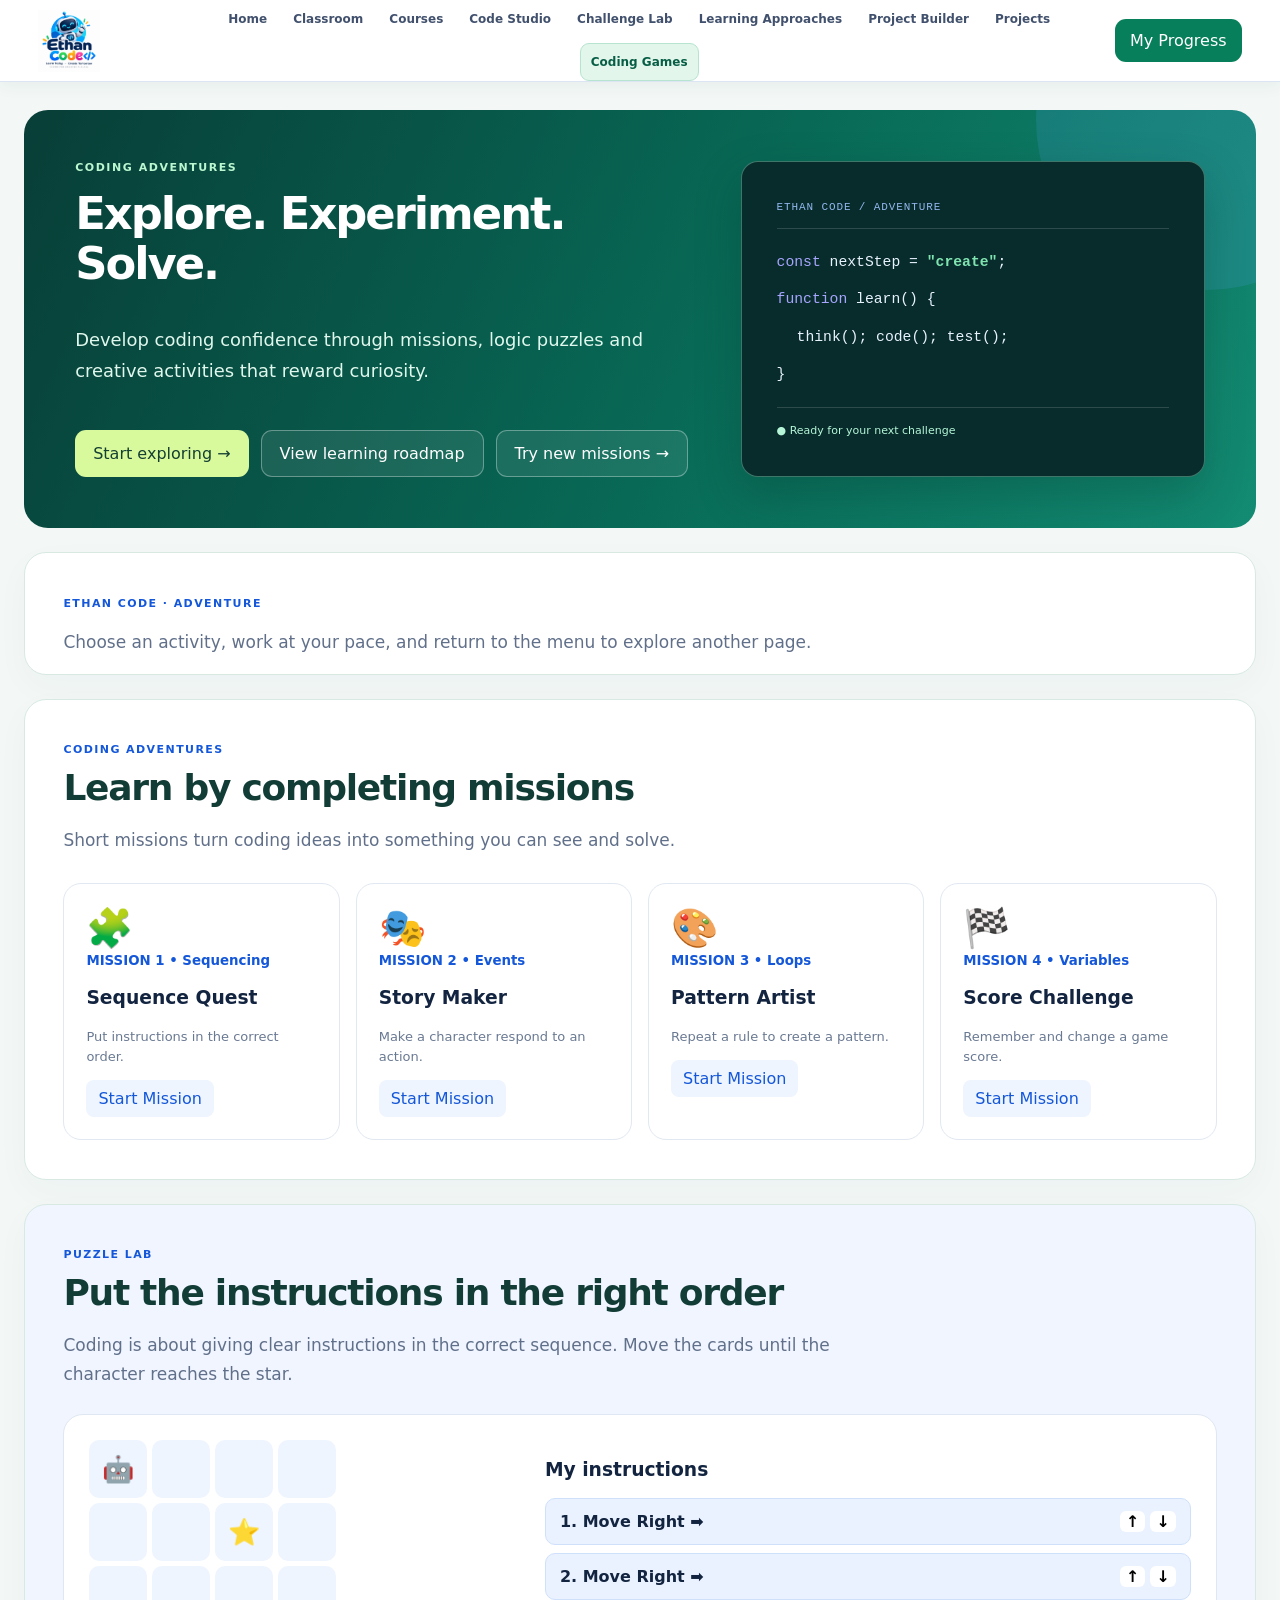
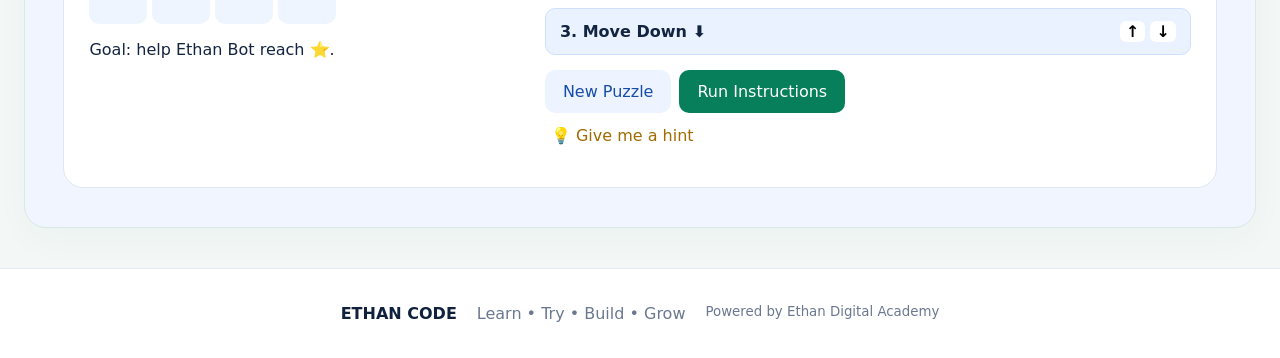
==== commit e844220a: "Add files via upload" ====
--- a/adventure.html
+++ b/adventure.html
@@ -2,7 +2,7 @@
 <html lang="en">
 <head>
 <meta charset="utf-8"><meta name="viewport" content="width=device-width,initial-scale=1">
-<title>Adventure | Ethan Code</title><meta name="description" content="Learn HTML, CSS and JavaScript with Ethan Code. Build real projects, solve progressive coding challenges and test your work in a live coding studio."><link rel="stylesheet" href="assets/style.css">
+<title>Adventure | Ethan Code</title><meta name="description" content="Learn HTML, CSS and JavaScript with Ethan Code. Build real projects, solve progressive coding challenges and test your work in a live coding studio."><link rel="stylesheet" href="assets/style.css"><link rel="stylesheet" href="assets/upgrade.css">
 <style>main > :is(.hero,#pathfinder,#classroom,#courses,#lesson,#creative,#codeStudio,#challengeLab,#learningMethods,#projectBuilder,#projects){display:none!important} body{min-height:100vh} main{min-height:65vh} nav a[aria-current="page"]{color:#2563eb;text-decoration:underline;text-underline-offset:7px}</style><meta name="theme-color" content="#101c39"><link rel="icon" type="image/png" href="assets/ethan-code-logo.png"></head>
 <body class="academy-page page-adventure">
 <a class="skip-link" href="#mainContent">Skip to main content</a>
@@ -13,7 +13,7 @@
 </header>
 
 <main id="mainContent">
-<section class="page-intro" aria-labelledby="pageTitle"><div class="page-intro-copy"><span class="page-eyebrow">CODING ADVENTURES</span><h1 id="pageTitle">Explore. Experiment. Solve.</h1><p>Develop coding confidence through missions, logic puzzles and creative activities that reward curiosity.</p><div class="page-intro-actions"><a class="primary" href="#adventure">Start exploring →</a><a class="secondary" href="index.html">View learning roadmap</a></div></div><div class="page-intro-art" aria-hidden="true"><span class="art-top">ETHAN CODE / ADVENTURE</span><span class="art-line"><i>const</i> nextStep = <b>"create"</b>;</span><span class="art-line"><i>function</i> learn() {</span><span class="art-line art-indent">think(); code(); test();</span><span class="art-line">}</span><span class="art-status">● Ready for your next challenge</span></div></section>
+<section class="page-intro" aria-labelledby="pageTitle"><div class="page-intro-copy"><span class="page-eyebrow">CODING ADVENTURES</span><h1 id="pageTitle">Explore. Experiment. Solve.</h1><p>Develop coding confidence through missions, logic puzzles and creative activities that reward curiosity.</p><div class="page-intro-actions"><a class="primary" href="#adventure">Start exploring →</a><a class="secondary" href="index.html">View learning roadmap</a><a class="secondary" href="missions.html">Try new missions →</a></div></div><div class="page-intro-art" aria-hidden="true"><span class="art-top">ETHAN CODE / ADVENTURE</span><span class="art-line"><i>const</i> nextStep = <b>"create"</b>;</span><span class="art-line"><i>function</i> learn() {</span><span class="art-line art-indent">think(); code(); test();</span><span class="art-line">}</span><span class="art-status">● Ready for your next challenge</span></div></section>
 
 <div class="section" style="padding-bottom:0"><span class="tag">ETHAN CODE · ADVENTURE</span><p class="lead">Choose an activity, work at your pace, and return to the menu to explore another page.</p></div>
 <section class="hero"><div class="hero-glow" aria-hidden="true"></div>
--- a/assets/upgrade.css
+++ b/assets/upgrade.css
@@ -0,0 +1,15 @@
+/* Ethan Code v8.9 shared visual system */
+:root{--ethan-green:#087f5b;--ethan-navy:#102b3d;--ethan-bg:#f3f8f6}
+body.academy-page{background:var(--ethan-bg)}
+.academy-page .page-intro{background:linear-gradient(115deg,#083e37 0%,#086b57 57%,#138b73 100%);grid-template-columns:minmax(0,1.15fr) minmax(0,.85fr);width:min(1280px,calc(100% - 48px));gap:clamp(24px,3vw,44px);padding:clamp(28px,4vw,56px)}
+.academy-page .page-intro-art{transform:none!important;min-width:0;width:100%;max-width:100%;overflow:hidden;background:#082c2b;border:1px solid #8bdbc16b;box-shadow:0 18px 45px #002b2440;justify-content:center}
+.academy-page .art-line{white-space:normal!important;overflow-wrap:anywhere;line-height:1.65}.academy-page .art-status{color:#b5f6d8}
+.academy-page .page-intro p{color:#e0f7ed}.academy-page .page-eyebrow{color:#bbf7d0}.academy-page .page-intro-actions .primary{background:#d9f99d;color:#143f32}
+.academy-page .top{box-shadow:0 3px 16px #103d3310}.academy-page .top nav{gap:4px}.academy-page .top nav a{border:1px solid transparent}.academy-page .top nav a:hover,.academy-page .top nav a[aria-current="page"]{background:#e3f6ec;color:#075e45;border-color:#b6e4d0}
+.academy-page .primary,.academy-page .pill{background:#087f5b;color:#fff}.academy-page .primary:hover,.academy-page .pill:hover{background:#066b4c}.academy-page .section h2{color:#123c36}
+.academy-page main>.section{width:min(1280px,calc(100% - 48px));border-color:#d8e9e2}.academy-page .levels article,.academy-page .coursegrid article,.academy-page .projectgrid article{transition:transform .2s,box-shadow .2s,border-color .2s}.academy-page .levels article:hover,.academy-page .coursegrid article:hover,.academy-page .projectgrid article:hover{border-color:#8bc9b0;box-shadow:0 14px 30px #0b614315;transform:translateY(-2px)}
+.academy-page :is(a,button,input,select,textarea):focus-visible{outline:3px solid #e9a123;outline-offset:3px}
+@media(max-width:950px){.academy-page .page-intro{grid-template-columns:minmax(0,1fr)}.academy-page .page-intro-art{max-width:640px}}
+@media(max-width:620px){.academy-page .page-intro,.academy-page main>.section{width:calc(100% - 24px)}.academy-page .page-intro-art{padding:18px}.academy-page .art-line{font-size:12px}.academy-page .top nav.open{display:flex}}
+.mission-wrap{width:min(1280px,calc(100% - 48px));margin:30px auto 60px}.mission-intro{padding:clamp(28px,5vw,60px);border-radius:24px;background:linear-gradient(120deg,#073d36,#0b8566);color:#fff}.mission-intro h1{font-size:clamp(32px,4vw,54px);margin:10px 0}.mission-intro p{max-width:780px;line-height:1.7;color:#e2f8ed}.mission-controls{display:flex;flex-wrap:wrap;gap:12px;align-items:center;margin:24px 0}.mission-controls select,.mission-controls input{padding:12px;border:1px solid #b9d6c9;border-radius:10px;min-width:180px}.mission-cards{display:grid;grid-template-columns:repeat(auto-fit,minmax(min(100%,290px),1fr));gap:18px}.mission-card{background:#fff;border:1px solid #d2e6dc;border-radius:18px;padding:22px;box-shadow:0 10px 25px #104b3210}.mission-card h2{font-size:21px;margin:10px 0}.mission-card p,.mission-card li{line-height:1.6;color:#425e54}.mission-card code{background:#edf8f1;border-radius:4px;padding:2px 4px;overflow-wrap:anywhere}.mission-card details{margin:12px 0}.mission-card summary{cursor:pointer;font-weight:750}.mission-card textarea{width:100%;min-height:120px;padding:12px;border:1px solid #b9d6c9;border-radius:10px;font:13px/1.5 ui-monospace,monospace;resize:vertical}.mission-card button,.mission-link{display:inline-block;background:#087f5b;color:white;border:0;border-radius:9px;padding:11px 14px;margin-top:10px;font-weight:750;text-decoration:none;cursor:pointer}.mission-card .feedback{min-height:22px;font-size:13px}.mission-card .completed{color:#076c4c;font-weight:800}.mission-footer{background:#fff;padding:26px;border-radius:18px;margin-top:24px;border:1px solid #d2e6dc}
+@media(max-width:620px){.mission-wrap{width:calc(100% - 24px)}.mission-controls>*{flex:1}}
